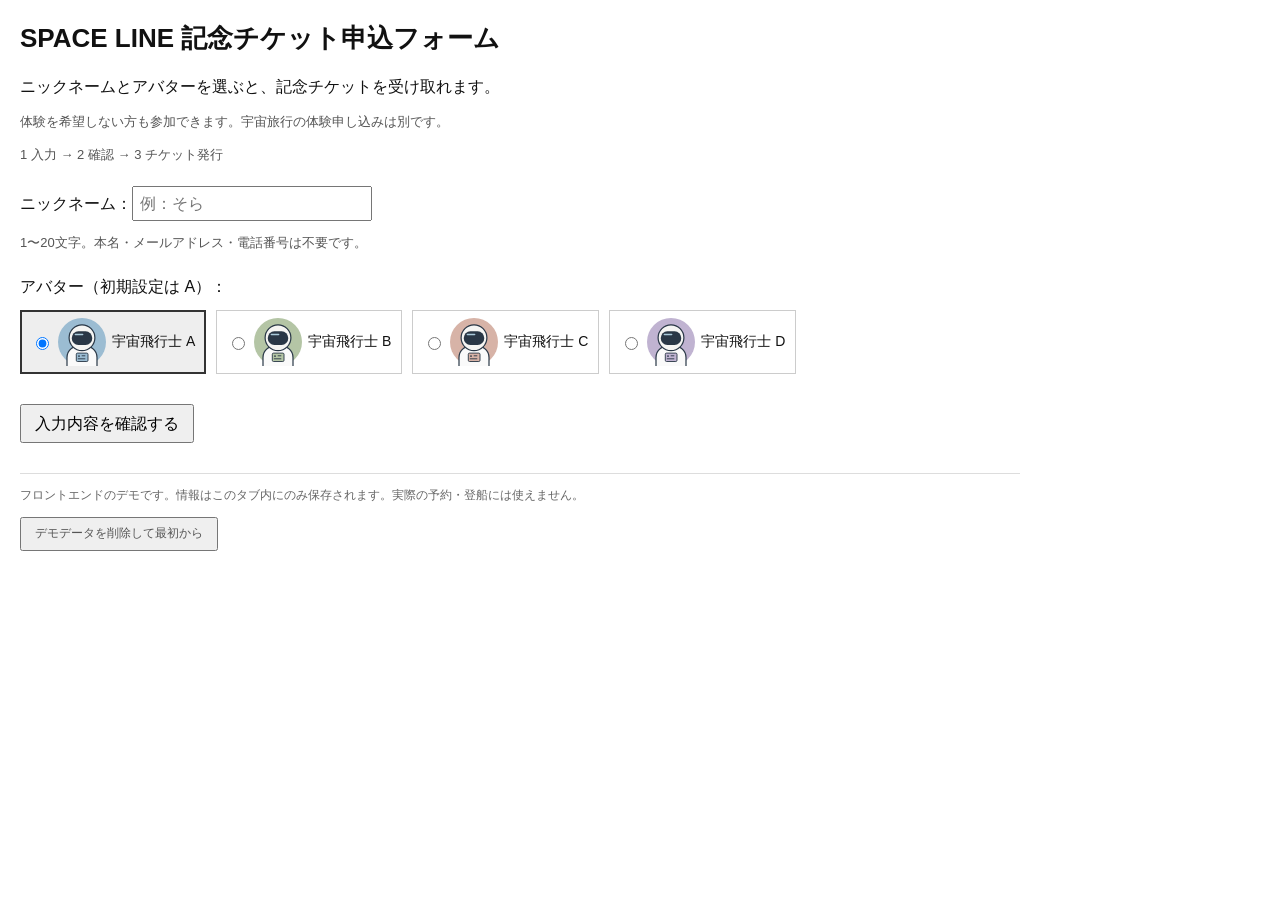
==== index.html @ aff63ee6 "Add files via upload" ====
<!doctype html>
<html lang="ja"><head><meta charset="utf-8"><meta name="viewport" content="width=device-width,initial-scale=1"><title>記念チケット申込フォーム | SPACE LINE</title><link rel="stylesheet" href="css/simple.css"><script src="js/simple.js" defer></script></head><body data-page="register"><div id="app"></div><noscript>JavaScriptを有効にしてください。</noscript></body></html>
---- css/simple.css ----
*{box-sizing:border-box}body{margin:20px;background:#fff;color:#111;font:16px/1.6 Arial,"Yu Gothic",Meiryo,sans-serif}main{max-width:1000px}h1{font-size:26px;line-height:1.4;margin:0 0 18px}p{margin:12px 0}a{color:#0645ad}input,button{font:inherit}input[type=text]{width:240px;max-width:100%;padding:3px 6px}button{cursor:pointer;padding:5px 13px}button:disabled{cursor:wait}input:focus-visible,button:focus-visible,a:focus-visible{outline:3px solid #246bb0;outline-offset:3px}.help{font-size:13px;color:#555}.field{margin:20px 0}fieldset{border:0;padding:0;margin:20px 0}legend{padding:0}.avatars{display:flex;gap:10px;flex-wrap:wrap;margin:10px 0}.avatar-option{display:flex;align-items:center;gap:6px;padding:7px 10px;border:1px solid #ccc;cursor:pointer;font-size:14px}.avatar-option:has(input:checked){background:#eee;border:2px solid #333;padding:6px 9px}.avatar-option img{width:48px;height:48px}.actions{display:flex;gap:12px;align-items:center;flex-wrap:wrap;margin:20px 0}.error{color:#a00000;font-size:14px}.summary{border-collapse:collapse}.summary th,.summary td{padding:8px 20px 8px 0;text-align:left;font-weight:normal}.summary img{width:55px;height:55px;vertical-align:middle;margin-right:8px}.ticket-image{display:block;width:100%;height:auto;max-width:1000px;border:1px solid #ccc;margin:20px 0}.note{border-top:1px solid #ddd;margin-top:30px;padding-top:12px;font-size:12px;color:#666}.reset{font-size:12px;color:#555} [hidden]{display:none!important}@media(max-width:500px){body{margin:16px}h1{font-size:23px}.avatar-option{font-size:12px;padding:6px}.avatar-option:has(input:checked){padding:5px}.avatar-option img{width:38px;height:38px}.actions button{min-height:42px}}@media print{@page{size:A4 landscape;margin:15mm}body{margin:0}main>*{display:none!important}main>#ticket-image{display:block!important;border:0;width:100%;max-width:none}}
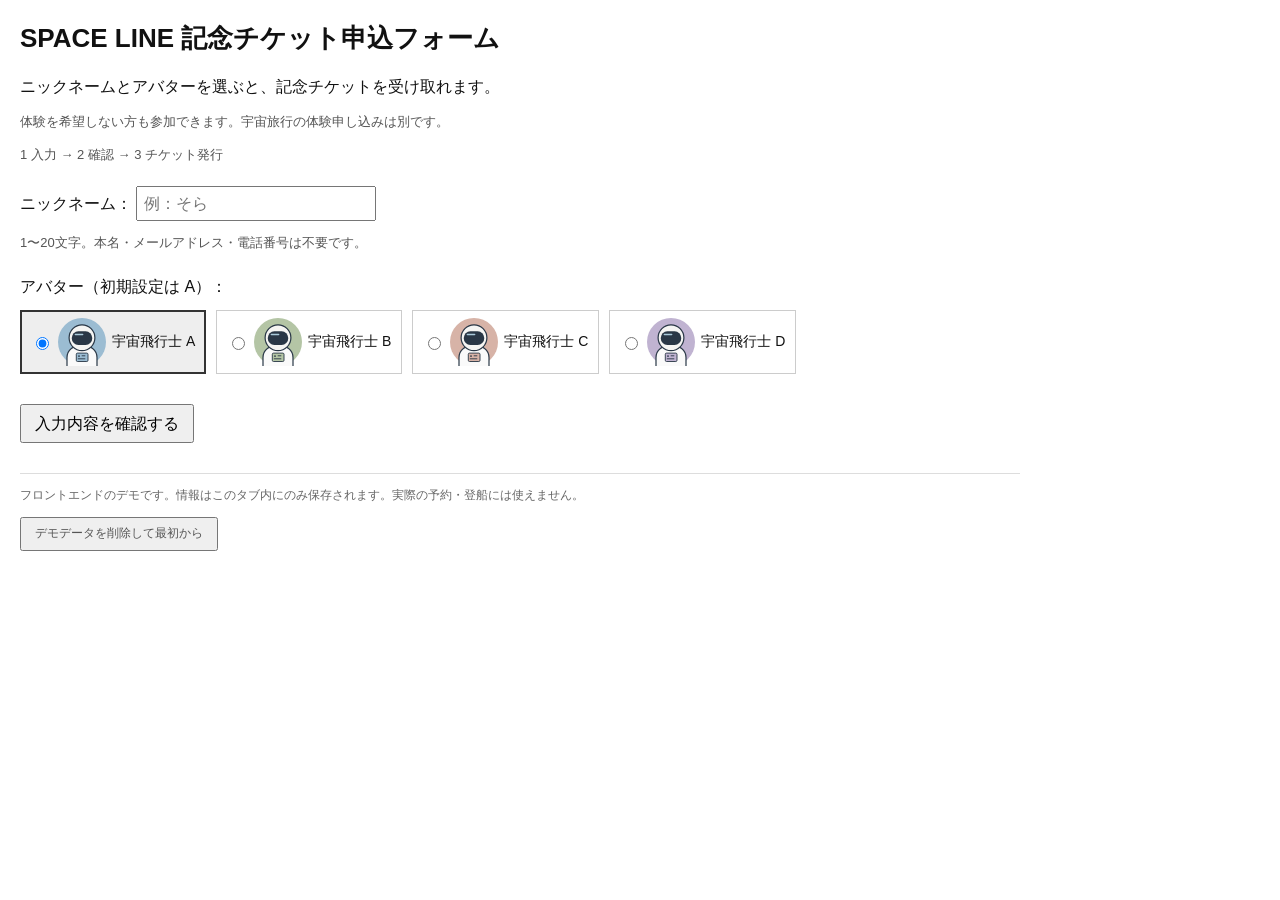
==== commit 7cb3cb55: "Add files via upload" ====
--- a/index.html
+++ b/index.html
@@ -1,2 +1,17 @@
 <!doctype html>
-<html lang="ja"><head><meta charset="utf-8"><meta name="viewport" content="width=device-width,initial-scale=1"><title>記念チケット申込フォーム | SPACE LINE</title><link rel="stylesheet" href="css/simple.css"><script src="js/simple.js" defer></script></head><body data-page="register"><div id="app"></div><noscript>JavaScriptを有効にしてください。</noscript></body></html>
+<html lang="ja">
+  <head>
+    <meta charset="utf-8" />
+    <meta name="viewport" content="width=device-width,initial-scale=1" />
+    <title>記念チケット申込フォーム | SPACE LINE</title>
+    <!-- 共通の見た目を読み込みます。 -->
+    <link rel="stylesheet" href="css/simple.css" />
+    <!-- HTMLの読み込み後に画面を作ります。 -->
+    <script src="js/simple.js" defer></script>
+  </head>
+  <body data-page="register">
+    <!-- JavaScriptでフォームやチケットを表示します。 -->
+    <div id="app"></div>
+    <noscript>JavaScriptを有効にしてください。</noscript>
+  </body>
+</html>
--- a/css/simple.css
+++ b/css/simple.css
@@ -1 +1,182 @@
-*{box-sizing:border-box}body{margin:20px;background:#fff;color:#111;font:16px/1.6 Arial,"Yu Gothic",Meiryo,sans-serif}main{max-width:1000px}h1{font-size:26px;line-height:1.4;margin:0 0 18px}p{margin:12px 0}a{color:#0645ad}input,button{font:inherit}input[type=text]{width:240px;max-width:100%;padding:3px 6px}button{cursor:pointer;padding:5px 13px}button:disabled{cursor:wait}input:focus-visible,button:focus-visible,a:focus-visible{outline:3px solid #246bb0;outline-offset:3px}.help{font-size:13px;color:#555}.field{margin:20px 0}fieldset{border:0;padding:0;margin:20px 0}legend{padding:0}.avatars{display:flex;gap:10px;flex-wrap:wrap;margin:10px 0}.avatar-option{display:flex;align-items:center;gap:6px;padding:7px 10px;border:1px solid #ccc;cursor:pointer;font-size:14px}.avatar-option:has(input:checked){background:#eee;border:2px solid #333;padding:6px 9px}.avatar-option img{width:48px;height:48px}.actions{display:flex;gap:12px;align-items:center;flex-wrap:wrap;margin:20px 0}.error{color:#a00000;font-size:14px}.summary{border-collapse:collapse}.summary th,.summary td{padding:8px 20px 8px 0;text-align:left;font-weight:normal}.summary img{width:55px;height:55px;vertical-align:middle;margin-right:8px}.ticket-image{display:block;width:100%;height:auto;max-width:1000px;border:1px solid #ccc;margin:20px 0}.note{border-top:1px solid #ddd;margin-top:30px;padding-top:12px;font-size:12px;color:#666}.reset{font-size:12px;color:#555} [hidden]{display:none!important}@media(max-width:500px){body{margin:16px}h1{font-size:23px}.avatar-option{font-size:12px;padding:6px}.avatar-option:has(input:checked){padding:5px}.avatar-option img{width:38px;height:38px}.actions button{min-height:42px}}@media print{@page{size:A4 landscape;margin:15mm}body{margin:0}main>*{display:none!important}main>#ticket-image{display:block!important;border:0;width:100%;max-width:none}}
+/* ページ全体の基本設定です。 */
+* {
+  box-sizing: border-box;
+}
+body {
+  margin: 20px;
+  background: #fff;
+  color: #111;
+  font:
+    16px/1.6 Arial,
+    "Yu Gothic",
+    Meiryo,
+    sans-serif;
+}
+main {
+  max-width: 1000px;
+}
+h1 {
+  font-size: 26px;
+  line-height: 1.4;
+  margin: 0 0 18px;
+}
+p {
+  margin: 12px 0;
+}
+a {
+  color: #0645ad;
+}
+input,
+button {
+  font: inherit;
+}
+input[type="text"] {
+  width: 240px;
+  max-width: 100%;
+  padding: 3px 6px;
+}
+button {
+  cursor: pointer;
+  padding: 5px 13px;
+}
+button:disabled {
+  cursor: wait;
+}
+input:focus-visible,
+button:focus-visible,
+a:focus-visible {
+  outline: 3px solid #246bb0;
+  outline-offset: 3px;
+}
+.help {
+  font-size: 13px;
+  color: #555;
+}
+.field {
+  margin: 20px 0;
+}
+fieldset {
+  border: 0;
+  padding: 0;
+  margin: 20px 0;
+}
+legend {
+  padding: 0;
+}
+/* アバターを横に並べます。狭い画面では折り返します。 */
+.avatars {
+  display: flex;
+  gap: 10px;
+  flex-wrap: wrap;
+  margin: 10px 0;
+}
+.avatar-option {
+  display: flex;
+  align-items: center;
+  gap: 6px;
+  padding: 7px 10px;
+  border: 1px solid #ccc;
+  cursor: pointer;
+  font-size: 14px;
+}
+/* 選択中のアバターを目立たせます。 */
+.avatar-option:has(input:checked) {
+  background: #eee;
+  border: 2px solid #333;
+  padding: 6px 9px;
+}
+.avatar-option img {
+  width: 48px;
+  height: 48px;
+}
+.actions {
+  display: flex;
+  gap: 12px;
+  align-items: center;
+  flex-wrap: wrap;
+  margin: 20px 0;
+}
+.error {
+  color: #a00000;
+  font-size: 14px;
+}
+.summary {
+  border-collapse: collapse;
+}
+.summary th,
+.summary td {
+  padding: 8px 20px 8px 0;
+  text-align: left;
+  font-weight: normal;
+}
+.summary img {
+  width: 55px;
+  height: 55px;
+  vertical-align: middle;
+  margin-right: 8px;
+}
+/* チケット画像を画面の幅に合わせます。 */
+.ticket-image {
+  display: block;
+  width: 100%;
+  height: auto;
+  max-width: 1000px;
+  border: 1px solid #ccc;
+  margin: 20px 0;
+}
+.note {
+  border-top: 1px solid #ddd;
+  margin-top: 30px;
+  padding-top: 12px;
+  font-size: 12px;
+  color: #666;
+}
+.reset {
+  font-size: 12px;
+  color: #555;
+}
+[hidden] {
+  display: none !important;
+}
+/* スマートフォン用の表示です。 */
+@media (max-width: 500px) {
+  body {
+    margin: 16px;
+  }
+  h1 {
+    font-size: 23px;
+  }
+  .avatar-option {
+    font-size: 12px;
+    padding: 6px;
+  }
+  .avatar-option:has(input:checked) {
+    padding: 5px;
+  }
+  .avatar-option img {
+    width: 38px;
+    height: 38px;
+  }
+  .actions button {
+    min-height: 42px;
+  }
+}
+/* 印刷するときはチケット画像だけを表示します。 */
+@media print {
+  @page {
+    size: A4 landscape;
+    margin: 15mm;
+  }
+  body {
+    margin: 0;
+  }
+  main > * {
+    display: none !important;
+  }
+  main > #ticket-image {
+    display: block !important;
+    border: 0;
+    width: 100%;
+    max-width: none;
+  }
+}
